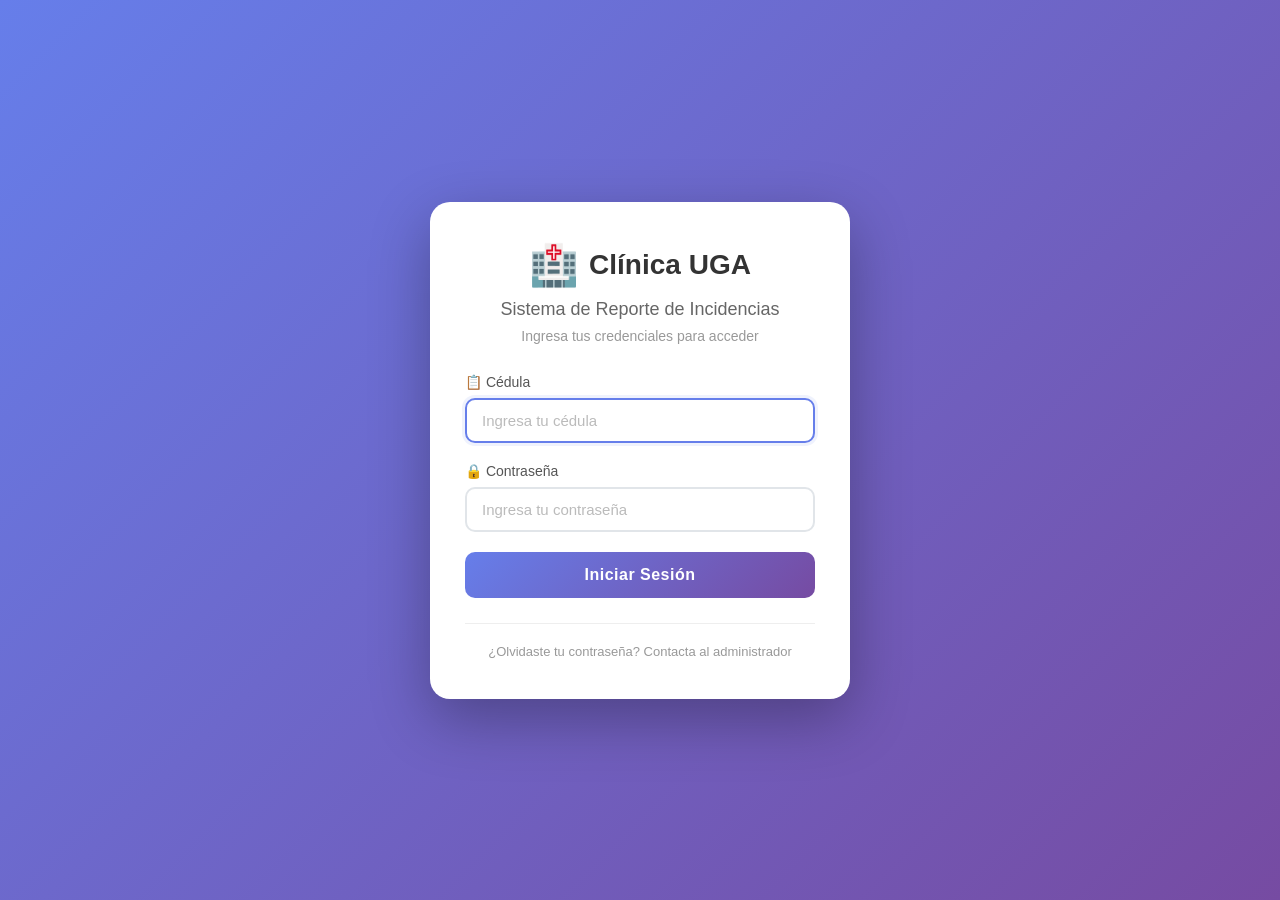
==== index.html @ 4807c332 "feat: Primera version" ====
<!doctype html>
<html lang="es">
  <head>
    <meta charset="UTF-8" />
    <meta name="viewport" content="width=device-width, initial-scale=1.0" />
    <title>Reporte de Incidencias - Clínica UGA</title>
    <link rel="stylesheet" href="frontend/assets/css/style.css" />
  </head>
  <body>
    <!-- Barra de navegación -->
    <nav class="navbar">
      <div class="nav-container">
        <div class="nav-brand">
          <h2>🏥 Clínica UGA</h2>
          <span class="subtitle">Reporte de Incidencias</span>
        </div>
        <ul class="nav-menu">
          <li><a href="index.html" class="active">Inicio</a></li>
          <li>
            <a href="frontend/modulos/reportes/index.html">📋 Reportes</a>
          </li>
          <li><a href="frontend/modulos/equipos/index.html">🖥️ Equipos</a></li>
          <li><a href="frontend/modulos/fallas/index.html">⚠️ Fallas</a></li>
          <li>
            <a href="frontend/modulos/observaciones/index.html"
              >💬 Observaciones</a
            >
          </li>
          <li>
            <a href="frontend/modulos/usuarios/index.html">👤 Usuarios</a>
          </li>
          <li><a href="#" onclick="cerrarSesion()">🚪 Cerrar Sesión</a></li>
        </ul>
        <div class="user-info" id="userInfo">
          <span id="nombreUsuario">Cargando...</span>
          <span class="badge" id="rolUsuario">ROL</span>
        </div>
      </div>
    </nav>

    <!-- Contenido principal -->
    <div class="container">
      <div class="welcome-section">
        <h1>Bienvenido al Sistema de Reportes</h1>
        <p id="mensajeBienvenida">Selecciona un módulo para comenzar</p>
      </div>

      <!-- Tarjetas de acceso rápido -->
      <div class="modules-grid">
        <div
          class="module-card"
          onclick="
            window.location.href = 'frontend/modulos/reportes/index.html'
          "
        >
          <div class="module-icon">📋</div>
          <h3>Reportes</h3>
          <p>Gestiona los reportes de incidencias</p>
          <span class="badge-count" id="totalReportes">0</span>
        </div>

        <div
          class="module-card"
          onclick="window.location.href = 'frontend/modulos/equipos/index.html'"
        >
          <div class="module-icon">🖥️</div>
          <h3>Equipos</h3>
          <p>Administra los equipos de la clínica</p>
          <span class="badge-count" id="totalEquipos">0</span>
        </div>

        <div
          class="module-card"
          onclick="window.location.href = 'frontend/modulos/fallas/index.html'"
        >
          <div class="module-icon">⚠️</div>
          <h3>Fallas</h3>
          <p>Catálogo de fallas comunes</p>
          <span class="badge-count" id="totalFallas">0</span>
        </div>

        <div
          class="module-card"
          onclick="
            window.location.href = 'frontend/modulos/observaciones/index.html'
          "
        >
          <div class="module-icon">💬</div>
          <h3>Observaciones</h3>
          <p>Registro de observaciones generales</p>
          <span class="badge-count" id="totalObservaciones">0</span>
        </div>

        <div
          class="module-card"
          onclick="
            window.location.href = 'frontend/modulos/usuarios/index.html'
          "
        >
          <div class="module-icon">👤</div>
          <h3>Usuarios</h3>
          <p>Gestión de usuarios del sistema</p>
          <span class="badge-count" id="totalUsuarios">0</span>
        </div>
      </div>

      <!-- Actividad reciente -->
      <div class="recent-activity">
        <h3>📋 Actividad Reciente</h3>
        <div id="ultimosReportes">
          <p class="text-muted">Cargando actividad...</p>
        </div>
      </div>
    </div>

    <script src="frontend/assets/js/api.js"></script>
    <script src="frontend/assets/js/auth.js"></script>
    <script src="frontend/assets/js/main.js"></script>
  </body>
</html>
---- frontend/assets/css/style.css ----
/* Reset y estilos generales */
* {
  margin: 0;
  padding: 0;
  box-sizing: border-box;
}

body {
  font-family: "Segoe UI", Tahoma, Geneva, Verdana, sans-serif;
  background: #f5f7fa;
  color: #333;
  min-height: 100vh;
}

/* Navbar */
.navbar {
  background: linear-gradient(135deg, #667eea 0%, #764ba2 100%);
  padding: 0 20px;
  box-shadow: 0 2px 10px rgba(0, 0, 0, 0.1);
  position: sticky;
  top: 0;
  z-index: 1000;
}

.nav-container {
  max-width: 1200px;
  margin: 0 auto;
  display: flex;
  justify-content: space-between;
  align-items: center;
  height: 60px;
}

.nav-brand {
  display: flex;
  align-items: center;
  gap: 10px;
  color: white;
}

.nav-brand h2 {
  font-size: 20px;
  font-weight: 700;
}

.nav-brand .subtitle {
  font-size: 12px;
  opacity: 0.8;
  font-weight: 300;
}

.nav-menu {
  display: flex;
  list-style: none;
  gap: 5px;
  align-items: center;
}

.nav-menu li a {
  color: rgba(255, 255, 255, 0.8);
  text-decoration: none;
  padding: 8px 15px;
  border-radius: 8px;
  font-size: 14px;
  transition: all 0.3s ease;
}

.nav-menu li a:hover {
  color: white;
  background: rgba(255, 255, 255, 0.1);
}

.nav-menu li a.active {
  color: white;
  background: rgba(255, 255, 255, 0.2);
}

.user-info {
  display: flex;
  align-items: center;
  gap: 10px;
  color: white;
  font-size: 14px;
}

.user-info .badge {
  background: rgba(255, 255, 255, 0.2);
  padding: 4px 12px;
  border-radius: 20px;
  font-size: 12px;
  font-weight: 500;
}

/* Contenedor principal */
.container {
  max-width: 1200px;
  margin: 30px auto;
  padding: 0 20px;
}

/* Sección de bienvenida */
.welcome-section {
  text-align: center;
  margin-bottom: 40px;
  padding: 30px;
  background: white;
  border-radius: 15px;
  box-shadow: 0 2px 10px rgba(0, 0, 0, 0.05);
}

.welcome-section h1 {
  font-size: 28px;
  color: #333;
  margin-bottom: 10px;
}

.welcome-section p {
  color: #666;
  font-size: 16px;
}

/* Grid de módulos */
.modules-grid {
  display: grid;
  grid-template-columns: repeat(auto-fit, minmax(200px, 1fr));
  gap: 20px;
  margin-bottom: 40px;
}

.module-card {
  background: white;
  padding: 25px 20px;
  border-radius: 15px;
  box-shadow: 0 2px 10px rgba(0, 0, 0, 0.05);
  text-align: center;
  cursor: pointer;
  transition: all 0.3s ease;
  position: relative;
}

.module-card:hover {
  transform: translateY(-5px);
  box-shadow: 0 10px 30px rgba(0, 0, 0, 0.1);
}

.module-icon {
  font-size: 40px;
  margin-bottom: 10px;
}

.module-card h3 {
  font-size: 16px;
  color: #333;
  margin-bottom: 5px;
}

.module-card p {
  color: #666;
  font-size: 13px;
}

.badge-count {
  position: absolute;
  top: -10px;
  right: -10px;
  background: #667eea;
  color: white;
  width: 30px;
  height: 30px;
  border-radius: 50%;
  display: flex;
  align-items: center;
  justify-content: center;
  font-size: 14px;
  font-weight: 600;
  box-shadow: 0 2px 10px rgba(102, 126, 234, 0.4);
}

/* Actividad reciente */
.recent-activity {
  background: white;
  padding: 25px;
  border-radius: 15px;
  box-shadow: 0 2px 10px rgba(0, 0, 0, 0.05);
}

.recent-activity h3 {
  margin-bottom: 20px;
  color: #333;
}

.recent-activity ul {
  list-style: none;
}

.recent-activity ul li {
  padding: 15px 0;
  border-bottom: 1px solid #f0f0f0;
  display: flex;
  align-items: center;
  gap: 15px;
}

.recent-activity ul li:last-child {
  border-bottom: none;
}

.recent-activity ul li .activity-icon {
  font-size: 20px;
}

.recent-activity ul li div {
  flex: 1;
}

.recent-activity ul li div strong {
  display: block;
  color: #333;
}

.recent-activity ul li div p {
  color: #666;
  font-size: 14px;
  margin: 3px 0;
}

.recent-activity ul li div small {
  color: #999;
  font-size: 12px;
}

/* Badges de estado */
.badge {
  padding: 4px 12px;
  border-radius: 20px;
  font-size: 12px;
  font-weight: 500;
}

.badge-pendiente {
  background: #fff3cd;
  color: #856404;
}

.badge-en_revision {
  background: #cce5ff;
  color: #004085;
}

.badge-revisado {
  background: #d4edda;
  color: #155724;
}

/* Texto */
.text-muted {
  color: #999;
  text-align: center;
  padding: 20px;
}

/* Responsive */
@media (max-width: 768px) {
  .nav-menu {
    display: none;
  }

  .nav-menu.active {
    display: flex;
    flex-direction: column;
    position: absolute;
    top: 60px;
    left: 0;
    right: 0;
    background: #667eea;
    padding: 20px;
  }

  .modules-grid {
    grid-template-columns: repeat(2, 1fr);
  }
}

@media (max-width: 480px) {
  .modules-grid {
    grid-template-columns: 1fr;
  }
}
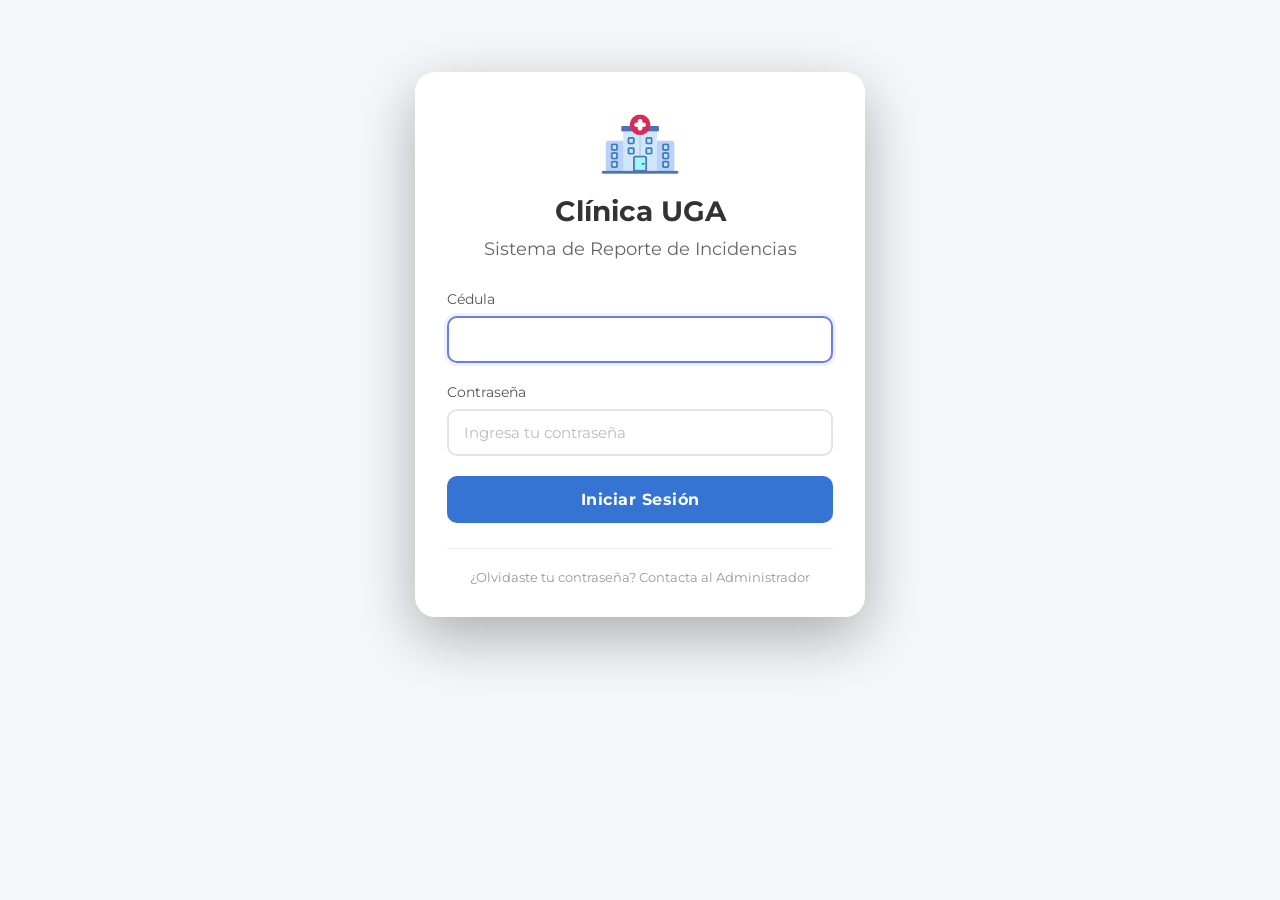
==== commit 984bc01e: "feat(): Agregar varios módulos" ====
--- a/index.html
+++ b/index.html
@@ -3,34 +3,43 @@
   <head>
     <meta charset="UTF-8" />
     <meta name="viewport" content="width=device-width, initial-scale=1.0" />
-    <title>Reporte de Incidencias - Clínica UGA</title>
-    <link rel="stylesheet" href="frontend/assets/css/style.css" />
+    <link rel="stylesheet" href="frontend/assets/css/global.css" />
+    <link rel="stylesheet" href="frontend/assets/css/fonts.css" />
+    <link
+      rel="shortcut icon"
+      href="/reporte-incidencias/public/favicon.ico"
+      type="image/x-icon"
+    />
+
+    <title>Reporte de Incidencias</title>
   </head>
   <body>
     <!-- Barra de navegación -->
     <nav class="navbar">
       <div class="nav-container">
         <div class="nav-brand">
-          <h2>🏥 Clínica UGA</h2>
-          <span class="subtitle">Reporte de Incidencias</span>
+          <h1>Reporte de Incidencias</h1>
         </div>
+
         <ul class="nav-menu">
           <li><a href="index.html" class="active">Inicio</a></li>
           <li>
-            <a href="frontend/modulos/reportes/index.html">📋 Reportes</a>
+            <a href="frontend/modulos/reportes/index.html">Reportes</a>
           </li>
-          <li><a href="frontend/modulos/equipos/index.html">🖥️ Equipos</a></li>
-          <li><a href="frontend/modulos/fallas/index.html">⚠️ Fallas</a></li>
+          <li><a href="frontend/modulos/equipos/index.html">Equipos</a></li>
+          <li><a href="frontend/modulos/fallas/index.html">Fallas</a></li>
           <li>
             <a href="frontend/modulos/observaciones/index.html"
-              >💬 Observaciones</a
+              >Observaciones</a
             >
           </li>
           <li>
-            <a href="frontend/modulos/usuarios/index.html">👤 Usuarios</a>
+            <a href="frontend/modulos/usuarios/index.html">Usuarios</a>
           </li>
-          <li><a href="#" onclick="cerrarSesion()">🚪 Cerrar Sesión</a></li>
+          <li><a href="#" onclick="cerrarSesion()">Cerrar Sesión</a></li>
         </ul>
+
+        <!-- Información del Usuario -->
         <div class="user-info" id="userInfo">
           <span id="nombreUsuario">Cargando...</span>
           <span class="badge" id="rolUsuario">ROL</span>
@@ -41,8 +50,8 @@
     <!-- Contenido principal -->
     <div class="container">
       <div class="welcome-section">
-        <h1>Bienvenido al Sistema de Reportes</h1>
-        <p id="mensajeBienvenida">Selecciona un módulo para comenzar</p>
+        <h2>Sistema web para el Reporte de Incidencias</h2>
+        <p id="mensajeBienvenida"></p>
       </div>
 
       <!-- Tarjetas de acceso rápido -->
@@ -103,14 +112,6 @@
           <span class="badge-count" id="totalUsuarios">0</span>
         </div>
       </div>
-
-      <!-- Actividad reciente -->
-      <div class="recent-activity">
-        <h3>📋 Actividad Reciente</h3>
-        <div id="ultimosReportes">
-          <p class="text-muted">Cargando actividad...</p>
-        </div>
-      </div>
     </div>
 
     <script src="frontend/assets/js/api.js"></script>
--- a/frontend/assets/css/global.css
+++ b/frontend/assets/css/global.css
@@ -0,0 +1,335 @@
+/* Estilos generales */
+* {
+  margin: 0;
+  padding: 0;
+  box-sizing: border-box;
+  font-family: Montserrat, sans-serif;
+}
+
+:root {
+  /* Colores del sistema */
+  --main-color: rgb(53, 116, 211);
+
+  /* Colores de los textos */
+  --first-text-color: #333;
+  --secondary-text-color: #ffffff;
+  --tertiary-text-color: #ffffffd3;
+
+  /* Colores de acciones */
+  --blue-color: rgb(53, 116, 211);
+  --white-color: #ffffff;
+}
+
+body {
+  background: #f5f7fa;
+  color: #333;
+  min-height: 100vh;
+  padding-top: 72px;
+}
+
+/* Header y navegación lateral */
+.site-header {
+  background: var(--main-color);
+  color: white;
+  height: 72px;
+  display: flex;
+  align-items: center;
+  padding: 0 24px 0 76px;
+  box-shadow: 0 2px 10px rgba(0, 0, 0, 0.12);
+  position: fixed;
+  inset: 0 0 auto;
+  z-index: 1000;
+}
+
+.site-header h1 {
+  font-size: 20px;
+  font-weight: 700;
+}
+
+.menu-toggle {
+  position: fixed;
+  top: 16px;
+  left: 20px;
+  z-index: 1100;
+  width: 40px;
+  height: 40px;
+  border: 1px solid rgba(255, 255, 255, 0.35);
+  border-radius: 8px;
+  background: rgba(255, 255, 255, 0.14);
+  color: white;
+  cursor: pointer;
+  font-size: 24px;
+  line-height: 1;
+}
+
+.menu-toggle:hover,
+.menu-toggle:focus-visible {
+  background: rgba(255, 255, 255, 0.26);
+}
+
+.navbar {
+  position: fixed;
+  top: 72px;
+  bottom: 0;
+  left: 0;
+  width: 260px;
+  padding: 24px 16px;
+  background: var(--white-color);
+  box-shadow: 4px 0 18px rgba(22, 32, 62, 0.18);
+  transform: translateX(-100%);
+  transition: transform 0.25s ease;
+  z-index: 1050;
+}
+
+.navbar.is-open {
+  transform: translateX(0);
+}
+
+.nav-container {
+  display: flex;
+  flex-direction: column;
+  align-items: stretch;
+  height: 100%;
+}
+
+.nav-brand {
+  display: none;
+}
+
+.nav-brand h2 {
+  font-size: 20px;
+  font-weight: 700;
+}
+
+.nav-brand .subtitle {
+  font-size: 12px;
+  opacity: 0.8;
+  font-weight: 300;
+}
+
+.nav-menu {
+  display: flex;
+  flex-direction: column;
+  list-style: none;
+  gap: 6px;
+  align-items: stretch;
+}
+
+.nav-menu li a {
+  color: var(--first-text-color);
+  text-decoration: none;
+  display: block;
+  padding: 12px 15px;
+  border-radius: 8px;
+  font-size: 14px;
+  transition: all 0.3s ease;
+}
+
+.nav-menu li a:hover {
+  color: var(--blue-color);
+  background: rgba(52, 142, 245, 0.264);
+}
+
+.nav-menu li a.active {
+  color: var(--blue-color);
+  font-weight: bold;
+}
+
+.user-info {
+  display: flex;
+  align-items: center;
+  gap: 10px;
+  color: white;
+  font-size: 14px;
+  margin-top: auto;
+  padding: 16px 4px 4px;
+}
+
+.user-info .badge {
+  background: rgba(255, 255, 255, 0.2);
+  padding: 4px 12px;
+  border-radius: 20px;
+  font-size: 12px;
+  font-weight: 500;
+}
+
+/* Contenedor principal */
+.container {
+  max-width: 1200px;
+  margin: 30px auto;
+  padding: 0 20px;
+}
+
+/* Sección de bienvenida */
+.welcome-section {
+  text-align: center;
+  margin-bottom: 40px;
+  padding: 30px;
+  background: white;
+  border-radius: 15px;
+  box-shadow: 0 2px 10px rgba(0, 0, 0, 0.05);
+}
+
+.welcome-section h1 {
+  font-size: 28px;
+  color: #333;
+  margin-bottom: 10px;
+}
+
+.welcome-section p {
+  color: #666;
+  font-size: 16px;
+}
+
+/* Grid de módulos */
+.modules-grid {
+  display: grid;
+  grid-template-columns: repeat(auto-fit, minmax(200px, 1fr));
+  gap: 20px;
+  margin-bottom: 40px;
+}
+
+.module-card {
+  background: white;
+  padding: 25px 20px;
+  border-radius: 15px;
+  box-shadow: 0 2px 10px rgba(0, 0, 0, 0.05);
+  text-align: center;
+  cursor: pointer;
+  transition: all 0.3s ease;
+  position: relative;
+}
+
+.module-card:hover {
+  transform: translateY(-5px);
+  box-shadow: 0 10px 30px rgba(0, 0, 0, 0.1);
+}
+
+.module-icon {
+  font-size: 40px;
+  margin-bottom: 10px;
+}
+
+.module-card h3 {
+  font-size: 16px;
+  color: #333;
+  margin-bottom: 5px;
+}
+
+.module-card p {
+  color: #666;
+  font-size: 13px;
+}
+
+.badge-count {
+  position: absolute;
+  top: -10px;
+  right: -10px;
+  background: #667eea;
+  color: white;
+  width: 30px;
+  height: 30px;
+  border-radius: 50%;
+  display: flex;
+  align-items: center;
+  justify-content: center;
+  font-size: 14px;
+  font-weight: 600;
+  box-shadow: 0 2px 10px rgba(102, 126, 234, 0.4);
+}
+
+/* Actividad reciente */
+.recent-activity {
+  background: white;
+  padding: 25px;
+  border-radius: 15px;
+  box-shadow: 0 2px 10px rgba(0, 0, 0, 0.05);
+}
+
+.recent-activity h3 {
+  margin-bottom: 20px;
+  color: #333;
+}
+
+.recent-activity ul {
+  list-style: none;
+}
+
+.recent-activity ul li {
+  padding: 15px 0;
+  border-bottom: 1px solid #f0f0f0;
+  display: flex;
+  align-items: center;
+  gap: 15px;
+}
+
+.recent-activity ul li:last-child {
+  border-bottom: none;
+}
+
+.recent-activity ul li .activity-icon {
+  font-size: 20px;
+}
+
+.recent-activity ul li div {
+  flex: 1;
+}
+
+.recent-activity ul li div strong {
+  display: block;
+  color: #333;
+}
+
+.recent-activity ul li div p {
+  color: #666;
+  font-size: 14px;
+  margin: 3px 0;
+}
+
+.recent-activity ul li div small {
+  color: #999;
+  font-size: 12px;
+}
+
+/* Badges de estado */
+.badge {
+  padding: 4px 12px;
+  border-radius: 20px;
+  font-size: 12px;
+  font-weight: 500;
+}
+
+.badge-pendiente {
+  background: #fff3cd;
+  color: #856404;
+}
+
+.badge-en_revision {
+  background: #cce5ff;
+  color: #004085;
+}
+
+.badge-revisado {
+  background: #d4edda;
+  color: #155724;
+}
+
+/* Texto */
+.text-muted {
+  color: #999;
+  text-align: center;
+  padding: 20px;
+}
+
+/* Responsive */
+@media (max-width: 768px) {
+  .modules-grid {
+    grid-template-columns: repeat(2, 1fr);
+  }
+}
+
+@media (max-width: 480px) {
+  .modules-grid {
+    grid-template-columns: 1fr;
+  }
+}
--- a/frontend/assets/css/fonts.css
+++ b/frontend/assets/css/fonts.css
@@ -0,0 +1,15 @@
+/* Tipografia Monserrat (400 y 700) */
+
+/* Tipografia regular (400) */
+@font-face {
+  font-family: Montserrat;
+  src: url("../fonts/Montserrat-Regular.ttf") format("truetype");
+  font-weight: 400;
+}
+
+/* Tipografia bold o negrita (700) */
+@font-face {
+  font-family: Montserrat;
+  src: url("../fonts/Montserrat-Bold.ttf") format("truetype");
+  font-weight: 700;
+}
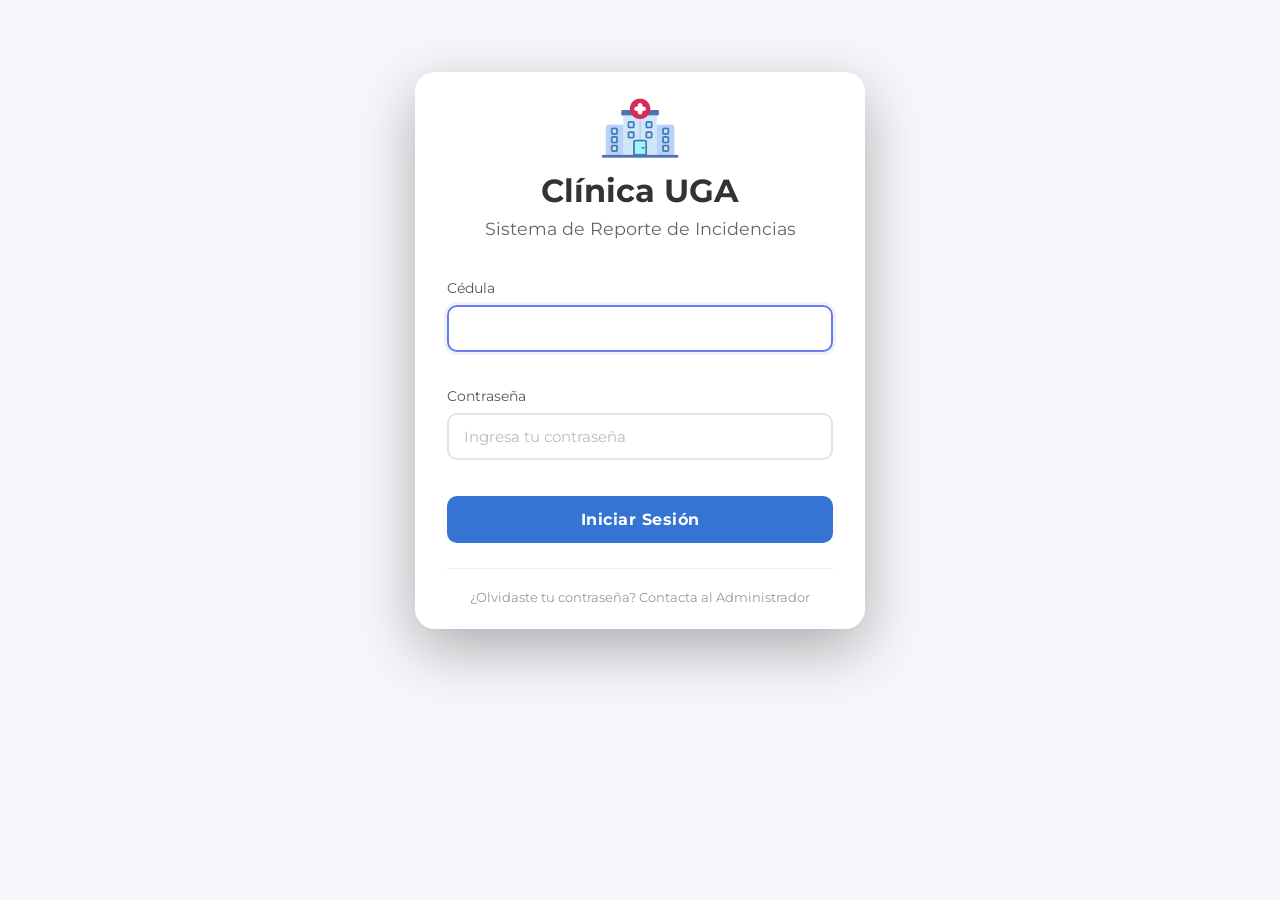
==== commit 81fde5d0: "feat(): Lanzar primera versión funcional" ====
--- a/index.html
+++ b/index.html
@@ -116,6 +116,7 @@
 
     <script src="frontend/assets/js/api.js"></script>
     <script src="frontend/assets/js/auth.js"></script>
+    <script src="frontend/assets/js/permisos.js"></script>
     <script src="frontend/assets/js/main.js"></script>
   </body>
 </html>
--- a/frontend/assets/css/global.css
+++ b/frontend/assets/css/global.css
@@ -162,18 +162,23 @@
 
 /* Sección de bienvenida */
 .welcome-section {
+  display: flex;
+  flex-direction: column;
+  justify-content: center;
+  align-items: center;
+  gap: 1rem;
+
   text-align: center;
-  margin-bottom: 40px;
-  padding: 30px;
+  padding: 1.5rem 2rem 1.8rem;
+  margin-bottom: 4rem;
   background: white;
   border-radius: 15px;
   box-shadow: 0 2px 10px rgba(0, 0, 0, 0.05);
 }
 
-.welcome-section h1 {
-  font-size: 28px;
-  color: #333;
-  margin-bottom: 10px;
+.welcome-section h2 {
+  font-size: 1.7rem;
+  color: #333;
 }
 
 .welcome-section p {
